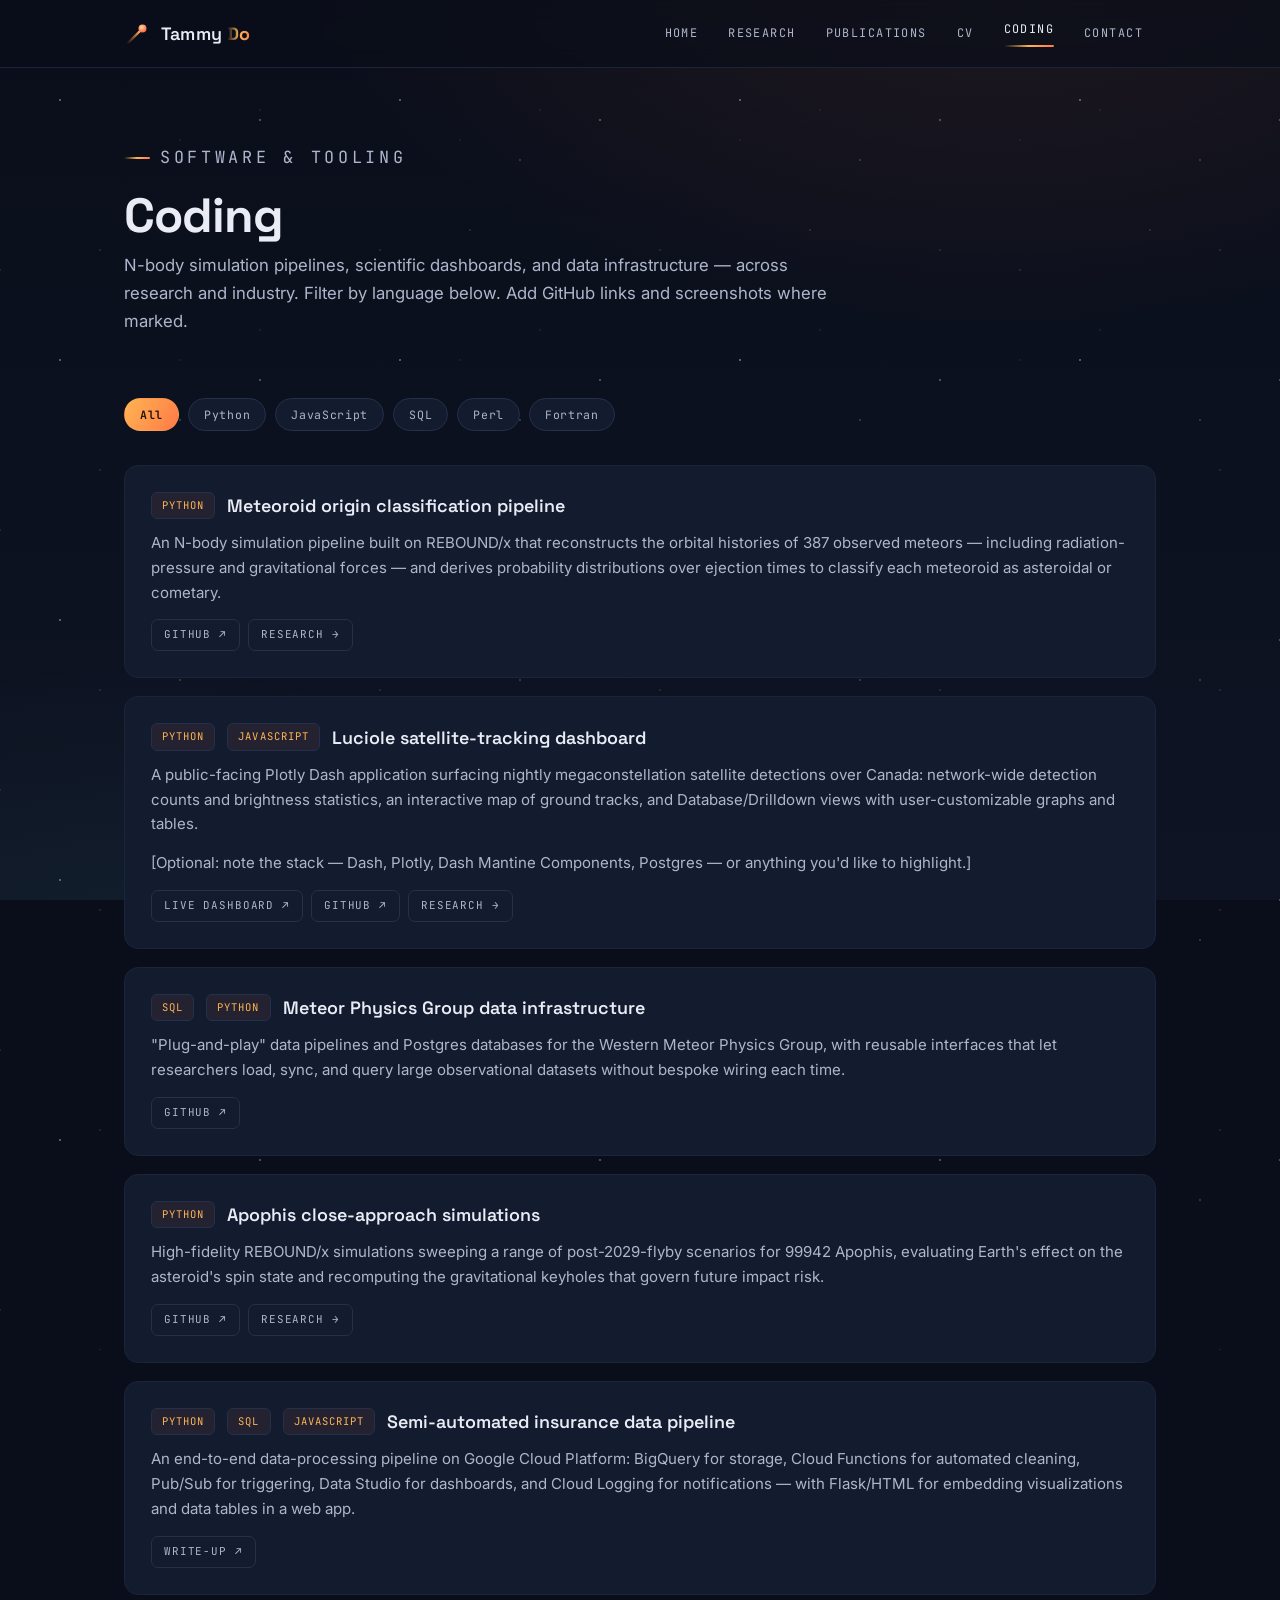
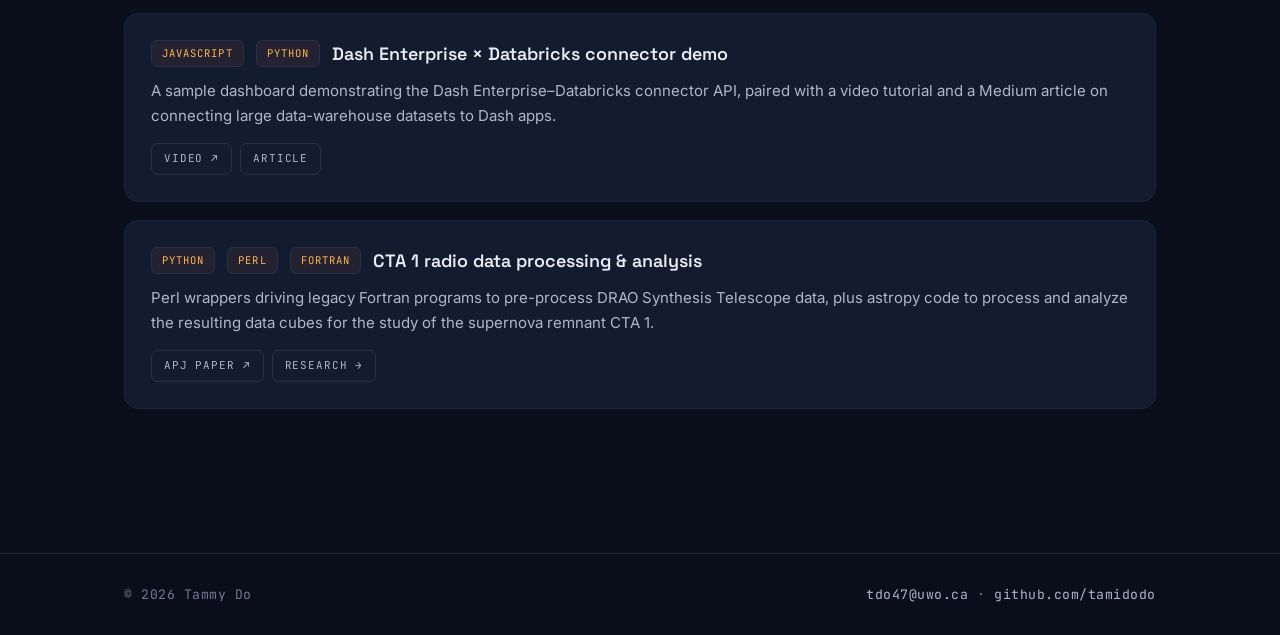
==== coding.html @ e0eea6ff "new template" ====
<!DOCTYPE html>
<html lang="en">
<head>
<meta charset="UTF-8">
<meta name="viewport" content="width=device-width, initial-scale=1">
<title>Coding — Tammy Do</title>
<meta name="description" content="Code and software projects by Tammy Do — simulation pipelines, dashboards, and data infrastructure.">
<link rel="preconnect" href="https://fonts.googleapis.com">
<link rel="preconnect" href="https://fonts.gstatic.com" crossorigin>
<link href="https://fonts.googleapis.com/css2?family=Space+Grotesk:wght@400;500;600;700&family=Inter:wght@400;500;600&family=JetBrains+Mono:wght@400;500&display=swap" rel="stylesheet">
<link rel="stylesheet" href="css/style.css">
</head>
<body>
<div class="sky" aria-hidden="true"></div>
<div class="meteor" aria-hidden="true"></div>

<header class="nav">
  <div class="nav__inner">
    <a class="brand" href="index.html">
      <span class="brand__mark" aria-hidden="true">
        <svg viewBox="0 0 26 26" fill="none">
          <path d="M3 23 L15.5 10.5" stroke="url(#mg)" stroke-width="2.4" stroke-linecap="round"/>
          <circle cx="18.5" cy="7.5" r="4" fill="url(#mg2)"/>
          <defs>
            <linearGradient id="mg" x1="3" y1="23" x2="15.5" y2="10.5" gradientUnits="userSpaceOnUse">
              <stop stop-color="#ff7a45" stop-opacity="0"/><stop offset="1" stop-color="#ffb454"/>
            </linearGradient>
            <radialGradient id="mg2" cx="0.4" cy="0.35" r="0.7">
              <stop stop-color="#ffd9a0"/><stop offset="1" stop-color="#ff5c3a"/>
            </radialGradient>
          </defs>
        </svg>
      </span>
      <span>Tammy <b class="accent">Do</b></span>
    </a>
    <button class="nav__toggle" aria-label="Toggle menu">☰</button>
    <ul class="menu">
      <li><a href="index.html">Home</a></li>
      <li><a href="research.html">Research</a></li>
      <li><a href="publications.html">Publications</a></li>
      <li><a href="cv.html">CV</a></li>
      <li><a href="coding.html" class="active">Coding</a></li>
      <li><a href="contact.html">Contact</a></li>
    </ul>
  </div>
</header>

<main>
  <section class="hero wrap" style="padding-bottom:18px;">
    <p class="eyebrow">Software &amp; tooling</p>
    <h1 style="font-family:var(--display);font-size:clamp(2rem,4.5vw,3rem);font-weight:700;letter-spacing:-0.02em;">Coding</h1>
    <p style="color:var(--ink-soft);max-width:64ch;">N-body simulation pipelines, scientific dashboards, and data infrastructure — across research and industry. Filter by language below. Add GitHub links and screenshots where marked.</p>
  </section>

  <section class="section wrap" style="padding-top:28px;">
    <div class="filters" role="tablist" aria-label="Filter projects by language">
      <button class="filter active" data-lang="all">All</button>
      <button class="filter" data-lang="python">Python</button>
      <button class="filter" data-lang="javascript">JavaScript</button>
      <button class="filter" data-lang="sql">SQL</button>
      <button class="filter" data-lang="perl">Perl</button>
      <button class="filter" data-lang="fortran">Fortran</button>
    </div>

    <div class="projects">

      <article class="project" data-langs="python">
        <div class="project__head">
          <span class="lang-tag">Python</span>
          <h3>Meteoroid origin classification pipeline</h3>
        </div>
        <p>An N-body simulation pipeline built on REBOUND/x that reconstructs the orbital histories of 387 observed meteors — including radiation-pressure and gravitational forces — and derives probability distributions over ejection times to classify each meteoroid as asteroidal or cometary.</p>
        <div class="project__links">
          <a class="chip" href="https://github.com/tamidodo" target="_blank" rel="noopener">GitHub ↗</a>
          <a class="chip" href="research.html#meteoroids">Research →</a>
        </div>
      </article>

      <article class="project" data-langs="python javascript">
        <div class="project__head">
          <span class="lang-tag">Python</span><span class="lang-tag">JavaScript</span>
          <h3>Luciole satellite-tracking dashboard</h3>
        </div>
        <p>A public-facing Plotly Dash application surfacing nightly megaconstellation satellite detections over Canada: network-wide detection counts and brightness statistics, an interactive map of ground tracks, and Database/Drilldown views with user-customizable graphs and tables.</p>
        <p class="lorem">[Optional: note the stack — Dash, Plotly, Dash Mantine Components, Postgres — or anything you'd like to highlight.]</p>
        <div class="project__links">
          <a class="chip" href="#">Live dashboard ↗</a>
          <a class="chip" href="https://github.com/tamidodo" target="_blank" rel="noopener">GitHub ↗</a>
          <a class="chip" href="research.html#luciole">Research →</a>
        </div>
      </article>

      <article class="project" data-langs="sql python">
        <div class="project__head">
          <span class="lang-tag">SQL</span><span class="lang-tag">Python</span>
          <h3>Meteor Physics Group data infrastructure</h3>
        </div>
        <p>"Plug-and-play" data pipelines and Postgres databases for the Western Meteor Physics Group, with reusable interfaces that let researchers load, sync, and query large observational datasets without bespoke wiring each time.</p>
        <div class="project__links">
          <a class="chip" href="https://github.com/tamidodo" target="_blank" rel="noopener">GitHub ↗</a>
        </div>
      </article>

      <article class="project" data-langs="python">
        <div class="project__head">
          <span class="lang-tag">Python</span>
          <h3>Apophis close-approach simulations</h3>
        </div>
        <p>High-fidelity REBOUND/x simulations sweeping a range of post-2029-flyby scenarios for 99942 Apophis, evaluating Earth's effect on the asteroid's spin state and recomputing the gravitational keyholes that govern future impact risk.</p>
        <div class="project__links">
          <a class="chip" href="https://github.com/tamidodo" target="_blank" rel="noopener">GitHub ↗</a>
          <a class="chip" href="research.html#apophis">Research →</a>
        </div>
      </article>

      <article class="project" data-langs="python sql javascript">
        <div class="project__head">
          <span class="lang-tag">Python</span><span class="lang-tag">SQL</span><span class="lang-tag">JavaScript</span>
          <h3>Semi-automated insurance data pipeline</h3>
        </div>
        <p>An end-to-end data-processing pipeline on Google Cloud Platform: BigQuery for storage, Cloud Functions for automated cleaning, Pub/Sub for triggering, Data Studio for dashboards, and Cloud Logging for notifications — with Flask/HTML for embedding visualizations and data tables in a web app.</p>
        <div class="project__links">
          <a class="chip" href="#">Write-up ↗</a>
        </div>
      </article>

      <article class="project" data-langs="javascript python sql">
        <div class="project__head">
          <span class="lang-tag">JavaScript</span><span class="lang-tag">Python</span>
          <h3>Dash Enterprise × Databricks connector demo</h3>
        </div>
        <p>A sample dashboard demonstrating the Dash Enterprise–Databricks connector API, paired with a video tutorial and a Medium article on connecting large data-warehouse datasets to Dash apps.</p>
        <div class="project__links">
          <a class="chip" href="#">Video ↗</a>
          <a class="chip" href="publications.html">Article</a>
        </div>
      </article>

      <article class="project" data-langs="python perl fortran">
        <div class="project__head">
          <span class="lang-tag">Python</span><span class="lang-tag">Perl</span><span class="lang-tag">Fortran</span>
          <h3>CTA 1 radio data processing &amp; analysis</h3>
        </div>
        <p>Perl wrappers driving legacy Fortran programs to pre-process DRAO Synthesis Telescope data, plus astropy code to process and analyze the resulting data cubes for the study of the supernova remnant CTA 1.</p>
        <div class="project__links">
          <a class="chip" href="https://ui.adsabs.harvard.edu/abs/2024ApJ...977..271D" target="_blank" rel="noopener">ApJ paper ↗</a>
          <a class="chip" href="research.html#cta1">Research →</a>
        </div>
      </article>

    </div>
  </section>
</main>

<footer class="foot">
  <div class="wrap">
    <p>© 2026 Tammy Do</p>
    <p><a href="mailto:tdo47@uwo.ca">tdo47@uwo.ca</a> · <a href="https://github.com/tamidodo" target="_blank" rel="noopener">github.com/tamidodo</a></p>
  </div>
</footer>

<script src="js/main.js"></script>
</body>
</html>
---- css/style.css ----
/* =========================================================================
   Tammy Do — academic site
   Theme: "Atmospheric Entry" — deep-space navy with a meteor-trail ember accent
   Type:  Space Grotesk (display) · Inter (body) · JetBrains Mono (data/labels)
   ========================================================================= */

/* ---- Design tokens ---------------------------------------------------- */
:root {
  /* space */
  --bg:          #0a0e1a;   /* deep space */
  --bg-2:        #0e1424;   /* slightly lifted */
  --panel:       #131b2e;   /* card surface */
  --panel-2:     #182338;   /* card hover / nested */
  --line:        #25304a;   /* hairline borders */
  --line-soft:   #1b2438;

  /* text */
  --ink:         #e9ecf5;   /* primary text */
  --ink-soft:    #aeb6cc;   /* secondary text */
  --ink-faint:   #6f7894;   /* muted captions */

  /* signature: meteor trail / atmospheric ablation */
  --ember:       #ff7a45;   /* ember core */
  --ember-hot:   #ffb454;   /* hot leading edge */
  --ember-deep:  #ff5c3a;   /* deep ember */
  --trail:       linear-gradient(90deg, transparent, var(--ember-hot), var(--ember));

  /* cool secondary (ionization) — used sparingly */
  --ion:         #62e4cf;

  /* type */
  --display: "Space Grotesk", system-ui, sans-serif;
  --body:    "Inter", system-ui, sans-serif;
  --mono:    "JetBrains Mono", ui-monospace, monospace;

  /* layout */
  --maxw:    1080px;
  --nav-h:   68px;
  --radius:  14px;
  --radius-sm: 9px;
}

/* ---- Reset ------------------------------------------------------------ */
*, *::before, *::after { box-sizing: border-box; }
html { scroll-behavior: smooth; }
body {
  margin: 0;
  background: var(--bg);
  color: var(--ink);
  font-family: var(--body);
  font-size: 16.5px;
  line-height: 1.65;
  -webkit-font-smoothing: antialiased;
  text-rendering: optimizeLegibility;
  overflow-x: hidden;
}
img { max-width: 100%; display: block; }
a { color: inherit; text-decoration: none; }

/* ---- Starfield backdrop ----------------------------------------------- */
.sky {
  position: fixed;
  inset: 0;
  z-index: -2;
  background:
    radial-gradient(1200px 700px at 78% -10%, rgba(255,122,69,0.10), transparent 60%),
    radial-gradient(900px 600px at 10% 110%, rgba(98,228,207,0.06), transparent 55%),
    linear-gradient(180deg, var(--bg) 0%, var(--bg-2) 100%);
}
.sky::before,
.sky::after {
  content: "";
  position: absolute;
  inset: -50%;
  background-repeat: repeat;
}
/* two star layers */
.sky::before {
  background-image:
    radial-gradient(1.4px 1.4px at 20px 30px, rgba(255,255,255,0.9), transparent),
    radial-gradient(1.2px 1.2px at 140px 90px, rgba(255,255,255,0.55), transparent),
    radial-gradient(1px 1px at 90px 160px, rgba(255,255,255,0.5), transparent),
    radial-gradient(1.5px 1.5px at 220px 50px, rgba(255,255,255,0.7), transparent),
    radial-gradient(1px 1px at 300px 200px, rgba(255,255,255,0.45), transparent);
  background-size: 340px 260px;
  opacity: 0.7;
  animation: drift 220s linear infinite;
}
.sky::after {
  background-image:
    radial-gradient(1px 1px at 60px 120px, rgba(255,255,255,0.4), transparent),
    radial-gradient(1.2px 1.2px at 180px 40px, rgba(255,210,180,0.5), transparent),
    radial-gradient(1px 1px at 260px 150px, rgba(255,255,255,0.35), transparent);
  background-size: 280px 220px;
  opacity: 0.5;
  animation: drift 360s linear infinite reverse;
}
@keyframes drift { to { transform: translateY(-260px); } }

/* a lone meteor that streaks occasionally */
.meteor {
  position: fixed;
  top: -10%; left: 70%;
  width: 2px; height: 90px;
  background: linear-gradient(var(--ember-hot), transparent);
  filter: drop-shadow(0 0 6px var(--ember));
  transform: rotate(35deg);
  opacity: 0;
  z-index: -1;
  animation: streak 14s ease-in infinite;
}
@keyframes streak {
  0%, 82% { opacity: 0; transform: translate(0,0) rotate(35deg); }
  86%     { opacity: 1; }
  100%    { opacity: 0; transform: translate(-520px, 740px) rotate(35deg); }
}

/* ---- Navigation ------------------------------------------------------- */
.nav {
  position: sticky; top: 0; z-index: 50;
  height: var(--nav-h);
  display: flex; align-items: center;
  backdrop-filter: blur(10px);
  background: rgba(10,14,26,0.72);
  border-bottom: 1px solid var(--line-soft);
}
.nav__inner {
  width: 100%; max-width: var(--maxw);
  margin: 0 auto; padding: 0 24px;
  display: flex; align-items: center; justify-content: space-between;
}
.brand {
  display: flex; align-items: center; gap: 11px;
  font-family: var(--display);
  font-weight: 600; font-size: 1.12rem; letter-spacing: 0.2px;
}
.brand__mark {
  width: 26px; height: 26px; flex: none;
  display: grid; place-items: center;
}
.brand__mark svg { width: 26px; height: 26px; }
.brand b { font-weight: 700; }
.brand .accent {
  background: var(--trail);
  -webkit-background-clip: text; background-clip: text; color: transparent;
}

.menu { display: flex; align-items: center; gap: 4px; list-style: none; margin: 0; padding: 0; }
.menu a {
  display: block;
  font-family: var(--mono);
  font-size: 0.74rem; letter-spacing: 0.12em; text-transform: uppercase;
  color: var(--ink-soft);
  padding: 9px 13px; border-radius: 8px;
  transition: color 0.18s, background 0.18s;
}
.menu a:hover { color: var(--ink); background: rgba(255,255,255,0.04); }
.menu a.active { color: var(--ink); }
.menu a.active::after {
  content: ""; display: block; height: 2px; margin-top: 5px; border-radius: 2px;
  background: var(--trail);
}

.nav__toggle {
  display: none; background: none; border: 1px solid var(--line);
  color: var(--ink); border-radius: 8px; padding: 7px 10px; cursor: pointer;
  font-size: 1.1rem; line-height: 1;
}

/* ---- Layout primitives ------------------------------------------------ */
.wrap { max-width: var(--maxw); margin: 0 auto; padding: 0 24px; }
main { padding-bottom: 96px; }

.eyebrow {
  font-family: var(--mono);
  font-size: 0.72rem; letter-spacing: 0.22em; text-transform: uppercase;
  color: var(--ember-hot);
  display: inline-flex; align-items: center; gap: 10px;
  margin: 0 0 14px;
}
.eyebrow::before {
  content: ""; width: 26px; height: 2px; border-radius: 2px;
  background: var(--trail);
}

.section { padding-top: 64px; padding-bottom: 8px; }
.section__head { margin-bottom: 30px; }
h1, h2, h3, h4 { font-family: var(--display); line-height: 1.18; margin: 0; }
h2.section__title { font-size: clamp(1.5rem, 3vw, 2rem); font-weight: 600; letter-spacing: -0.01em; }

.placeholder { color: var(--ember-hot); font-style: italic; }
.lorem { color: var(--ink-faint); }

/* ---- Hero (home) ------------------------------------------------------ */
.hero { padding-top: 72px; padding-bottom: 40px; }
.hero__grid {
  display: grid; grid-template-columns: 1.5fr 1fr; gap: 54px; align-items: center;
}
.hero h1 {
  font-size: clamp(2.4rem, 5.4vw, 3.6rem);
  font-weight: 700; letter-spacing: -0.02em; margin-bottom: 8px;
}
.hero h1 .accent {
  background: var(--trail);
  -webkit-background-clip: text; background-clip: text; color: transparent;
}
.hero .role {
  font-family: var(--mono); font-size: 0.82rem; letter-spacing: 0.1em;
  color: var(--ion); text-transform: uppercase; margin-bottom: 22px;
}
.hero p { color: var(--ink-soft); font-size: 1.05rem; margin: 0 0 16px; }
.hero__cta { display: flex; flex-wrap: wrap; gap: 12px; margin-top: 26px; }

.portrait {
  position: relative; aspect-ratio: 1; border-radius: 50%;
  background:
    radial-gradient(circle at 50% 35%, var(--panel-2), var(--panel));
  border: 1px solid var(--line);
  display: grid; place-items: center; overflow: hidden;
  box-shadow: 0 0 0 1px rgba(255,122,69,0.10), 0 24px 60px -30px rgba(0,0,0,0.9);
}
.portrait::after {
  content: ""; position: absolute; inset: -2px; border-radius: 50%;
  background: conic-gradient(from 200deg, transparent 60%, rgba(255,122,69,0.55), transparent 85%);
  -webkit-mask: radial-gradient(circle, transparent 67%, #000 68%);
          mask: radial-gradient(circle, transparent 67%, #000 68%);
  animation: orbit 26s linear infinite;
}
@keyframes orbit { to { transform: rotate(360deg); } }
.portrait img { width: 100%; height: 100%; object-fit: cover; border-radius: 50%; }
.portrait__ph {
  text-align: center; padding: 24px; color: var(--ink-faint);
  font-family: var(--mono); font-size: 0.72rem; letter-spacing: 0.08em; line-height: 1.7;
}
.portrait__ph span { display: block; font-size: 2rem; margin-bottom: 8px; }

/* ---- Buttons / pills -------------------------------------------------- */
.btn {
  display: inline-flex; align-items: center; gap: 8px;
  font-family: var(--mono); font-size: 0.76rem; letter-spacing: 0.08em;
  text-transform: uppercase;
  padding: 11px 18px; border-radius: 10px; cursor: pointer;
  border: 1px solid var(--line); color: var(--ink);
  background: var(--panel); transition: border-color 0.18s, transform 0.18s, background 0.18s;
}
.btn:hover { transform: translateY(-2px); border-color: var(--ember); }
.btn--solid {
  border: none; color: #1a0e08; font-weight: 600;
  background: linear-gradient(120deg, var(--ember-hot), var(--ember));
}
.btn--solid:hover { box-shadow: 0 10px 30px -12px var(--ember-deep); }

/* ---- Cards / research news on home ------------------------------------ */
.cards { display: grid; grid-template-columns: repeat(2, 1fr); gap: 18px; }
.card {
  display: block; padding: 22px 22px 20px;
  background: var(--panel); border: 1px solid var(--line-soft);
  border-radius: var(--radius);
  transition: border-color 0.18s, transform 0.18s, background 0.18s;
}
.card:hover { border-color: var(--ember); transform: translateY(-3px); background: var(--panel-2); }
.card__tag {
  font-family: var(--mono); font-size: 0.66rem; letter-spacing: 0.14em;
  text-transform: uppercase; color: var(--ink-faint); margin-bottom: 10px;
}
.card h3 { font-size: 1.08rem; font-weight: 600; margin-bottom: 8px; }
.card p { color: var(--ink-soft); font-size: 0.92rem; margin: 0; }
.card__more {
  display: inline-block; margin-top: 14px; color: var(--ember-hot);
  font-family: var(--mono); font-size: 0.72rem; letter-spacing: 0.08em;
}

/* ---- Link list (news / external) -------------------------------------- */
.linklist { list-style: none; margin: 0; padding: 0; display: grid; gap: 10px; }
.linklist a {
  display: flex; align-items: baseline; gap: 14px;
  padding: 14px 18px; border-radius: var(--radius-sm);
  background: var(--panel); border: 1px solid var(--line-soft);
  color: var(--ink-soft); transition: border-color 0.18s, color 0.18s, transform 0.18s;
}
.linklist a:hover { border-color: var(--ember); color: var(--ink); transform: translateX(4px); }
.linklist .src {
  font-family: var(--mono); font-size: 0.68rem; letter-spacing: 0.1em;
  text-transform: uppercase; color: var(--ember-hot); flex: none; min-width: 92px;
}

/* ---- GitHub callout --------------------------------------------------- */
.callout {
  margin-top: 30px; padding: 34px;
  border-radius: var(--radius); border: 1px solid var(--line);
  background:
    radial-gradient(600px 200px at 100% 0%, rgba(255,122,69,0.12), transparent 70%),
    var(--bg-2);
  display: flex; align-items: center; justify-content: space-between; gap: 24px; flex-wrap: wrap;
}
.callout h3 { font-size: 1.35rem; margin-bottom: 6px; }
.callout p { margin: 0; color: var(--ink-soft); }

/* ---- Research entries ------------------------------------------------- */
.research { display: grid; gap: 26px; }
.entry {
  display: grid; grid-template-columns: 1fr 280px; gap: 28px;
  padding: 28px; border: 1px solid var(--line-soft); border-radius: var(--radius);
  background: var(--panel);
}
.entry--rev { grid-template-columns: 280px 1fr; }
.entry--rev .entry__media { order: -1; }
.entry__kicker {
  font-family: var(--mono); font-size: 0.68rem; letter-spacing: 0.16em;
  text-transform: uppercase; color: var(--ion); margin-bottom: 10px;
}
.entry h3 { font-size: 1.3rem; font-weight: 600; margin-bottom: 12px; line-height: 1.25; }
.entry p { color: var(--ink-soft); font-size: 0.96rem; margin: 0 0 12px; }
.entry ul { margin: 0 0 16px; padding-left: 18px; color: var(--ink-soft); font-size: 0.92rem; }
.entry ul li { margin-bottom: 5px; }
.entry__links { display: flex; flex-wrap: wrap; gap: 8px; }
.chip {
  font-family: var(--mono); font-size: 0.68rem; letter-spacing: 0.08em; text-transform: uppercase;
  padding: 6px 12px; border-radius: 7px;
  border: 1px solid var(--line); color: var(--ink-soft);
  transition: border-color 0.18s, color 0.18s;
}
.chip:hover { border-color: var(--ember); color: var(--ember-hot); }
.entry__media {
  border-radius: var(--radius-sm); overflow: hidden;
  background: var(--bg-2); border: 1px solid var(--line-soft);
  min-height: 180px; display: grid; place-items: center;
}
.media__ph {
  text-align: center; color: var(--ink-faint);
  font-family: var(--mono); font-size: 0.68rem; letter-spacing: 0.08em; padding: 20px;
}
.media__ph span { display: block; font-size: 1.6rem; margin-bottom: 8px; opacity: 0.7; }

/* ---- Publications ----------------------------------------------------- */
.pubgroup { margin-bottom: 44px; }
.pubgroup__title {
  font-size: 1.15rem; font-weight: 600; margin-bottom: 18px;
  padding-bottom: 12px; border-bottom: 1px solid var(--line);
  display: flex; align-items: center; gap: 12px;
}
.pubgroup__title .count {
  font-family: var(--mono); font-size: 0.7rem; color: var(--ember-hot);
  border: 1px solid var(--line); padding: 2px 9px; border-radius: 20px;
}
.publist { list-style: none; margin: 0; padding: 0; counter-reset: pub; }
.pub {
  display: grid; grid-template-columns: 42px 1fr; gap: 16px;
  padding: 18px 0; border-bottom: 1px solid var(--line-soft);
}
.pub__num {
  font-family: var(--mono); font-size: 0.82rem; color: var(--ember-hot);
  padding-top: 2px;
}
.pub__body { font-size: 0.95rem; color: var(--ink-soft); }
.pub__body .me { color: var(--ink); font-weight: 600; }
.pub__title { color: var(--ink); font-style: italic; }
.pub__venue a { color: var(--ion); border-bottom: 1px solid transparent; }
.pub__venue a:hover { border-color: var(--ion); }
.pub__meta {
  font-family: var(--mono); font-size: 0.66rem; letter-spacing: 0.08em;
  text-transform: uppercase; color: var(--ink-faint); margin-top: 4px;
}

/* ---- CV --------------------------------------------------------------- */
.cv-head { display: flex; align-items: flex-end; justify-content: space-between; gap: 20px; flex-wrap: wrap; margin-bottom: 8px; }
.cv-block { margin-bottom: 40px; }
.cv-block > h3 {
  font-size: 0.82rem; font-family: var(--mono); letter-spacing: 0.18em; text-transform: uppercase;
  color: var(--ember-hot); margin-bottom: 18px; padding-bottom: 10px;
  border-bottom: 1px solid var(--line);
}
.cv-item { display: grid; grid-template-columns: 168px 1fr; gap: 22px; padding: 14px 0; }
.cv-item__when {
  font-family: var(--mono); font-size: 0.74rem; color: var(--ink-faint); letter-spacing: 0.04em;
  padding-top: 3px;
}
.cv-item__what h4 { font-size: 1.04rem; font-weight: 600; margin-bottom: 2px; }
.cv-item__what .org { color: var(--ion); font-size: 0.9rem; margin-bottom: 8px; }
.cv-item__what ul { margin: 6px 0 0; padding-left: 17px; color: var(--ink-soft); font-size: 0.92rem; }
.cv-item__what ul li { margin-bottom: 4px; }
.cv-item__what p { color: var(--ink-soft); font-size: 0.92rem; margin: 0; }

/* ---- Coding ----------------------------------------------------------- */
.filters { display: flex; flex-wrap: wrap; gap: 9px; margin-bottom: 34px; }
.filter {
  font-family: var(--mono); font-size: 0.72rem; letter-spacing: 0.06em;
  padding: 8px 15px; border-radius: 20px; cursor: pointer;
  border: 1px solid var(--line); color: var(--ink-soft);
  background: var(--panel); transition: all 0.16s;
}
.filter:hover { border-color: var(--ember); color: var(--ink); }
.filter.active {
  color: #1a0e08; font-weight: 600; border-color: transparent;
  background: linear-gradient(120deg, var(--ember-hot), var(--ember));
}
.projects { display: grid; gap: 18px; }
.project {
  padding: 26px; border: 1px solid var(--line-soft); border-radius: var(--radius);
  background: var(--panel); transition: border-color 0.18s;
}
.project:hover { border-color: var(--line); }
.project__head { display: flex; align-items: center; gap: 12px; flex-wrap: wrap; margin-bottom: 12px; }
.lang-tag {
  font-family: var(--mono); font-size: 0.66rem; letter-spacing: 0.1em; text-transform: uppercase;
  padding: 4px 10px; border-radius: 6px; flex: none;
  color: var(--ember-hot); border: 1px solid var(--line);
  background: rgba(255,122,69,0.07);
}
.project h3 { font-size: 1.12rem; font-weight: 600; }
.project p { color: var(--ink-soft); font-size: 0.94rem; margin: 0 0 14px; }
.project__links { display: flex; flex-wrap: wrap; gap: 8px; }

/* ---- Contact ---------------------------------------------------------- */
.contact-grid { display: grid; grid-template-columns: 1fr 1fr; gap: 26px; align-items: start; }
.contact-card {
  padding: 26px; border: 1px solid var(--line-soft); border-radius: var(--radius);
  background: var(--panel);
}
.contact-card h3 { font-size: 1.05rem; font-weight: 600; margin-bottom: 14px; }
.contact-row { display: flex; gap: 12px; align-items: baseline; padding: 8px 0; }
.contact-row .lbl {
  font-family: var(--mono); font-size: 0.66rem; letter-spacing: 0.1em; text-transform: uppercase;
  color: var(--ink-faint); min-width: 78px; flex: none;
}
.contact-row a { color: var(--ion); border-bottom: 1px solid transparent; }
.contact-row a:hover { border-color: var(--ion); }
.socials { display: flex; gap: 10px; margin-top: 8px; flex-wrap: wrap; }
.map-embed {
  width: 100%; aspect-ratio: 16/10; border: 0; border-radius: var(--radius);
  filter: grayscale(0.3) brightness(0.85) contrast(1.05);
}
.conf-table { width: 100%; border-collapse: collapse; font-size: 0.9rem; }
.conf-table td { padding: 12px 14px; border-bottom: 1px solid var(--line-soft); color: var(--ink-soft); }
.conf-table tr td:first-child { font-family: var(--mono); font-size: 0.76rem; color: var(--ink); white-space: nowrap; }
.conf-table tr td:nth-child(2) { font-family: var(--mono); color: var(--ember-hot); }

/* ---- Footer ----------------------------------------------------------- */
.foot {
  border-top: 1px solid var(--line-soft); margin-top: 40px; padding: 30px 0;
}
.foot .wrap { display: flex; justify-content: space-between; align-items: center; gap: 16px; flex-wrap: wrap; }
.foot p { margin: 0; color: var(--ink-faint); font-size: 0.82rem; font-family: var(--mono); letter-spacing: 0.04em; }
.foot a { color: var(--ink-soft); }
.foot a:hover { color: var(--ember-hot); }

/* ---- Focus / a11y ----------------------------------------------------- */
a:focus-visible, button:focus-visible, .filter:focus-visible {
  outline: 2px solid var(--ember-hot); outline-offset: 3px; border-radius: 4px;
}

/* ---- Responsive ------------------------------------------------------- */
@media (max-width: 860px) {
  .hero__grid { grid-template-columns: 1fr; gap: 36px; }
  .portrait { max-width: 280px; margin: 0 auto; }
  .cards { grid-template-columns: 1fr; }
  .entry, .entry--rev { grid-template-columns: 1fr; }
  .entry--rev .entry__media, .entry__media { order: 0; }
  .contact-grid { grid-template-columns: 1fr; }
  .cv-item { grid-template-columns: 1fr; gap: 4px; }
  .cv-item__when { padding-top: 0; }
}
@media (max-width: 680px) {
  .nav__toggle { display: block; }
  .menu {
    position: absolute; top: var(--nav-h); right: 0; left: 0;
    flex-direction: column; align-items: stretch; gap: 0;
    background: var(--bg-2); border-bottom: 1px solid var(--line);
    padding: 8px; display: none;
  }
  .menu.open { display: flex; }
  .menu a { padding: 13px; border-radius: 8px; }
  .menu a.active::after { display: none; }
  .menu a.active { background: rgba(255,122,69,0.08); }
  .callout { flex-direction: column; align-items: flex-start; }
  .pub { grid-template-columns: 30px 1fr; gap: 10px; }
}

/* ---- Reduced motion --------------------------------------------------- */
@media (prefers-reduced-motion: reduce) {
  *, *::before, *::after { animation: none !important; transition: none !important; scroll-behavior: auto; }
}
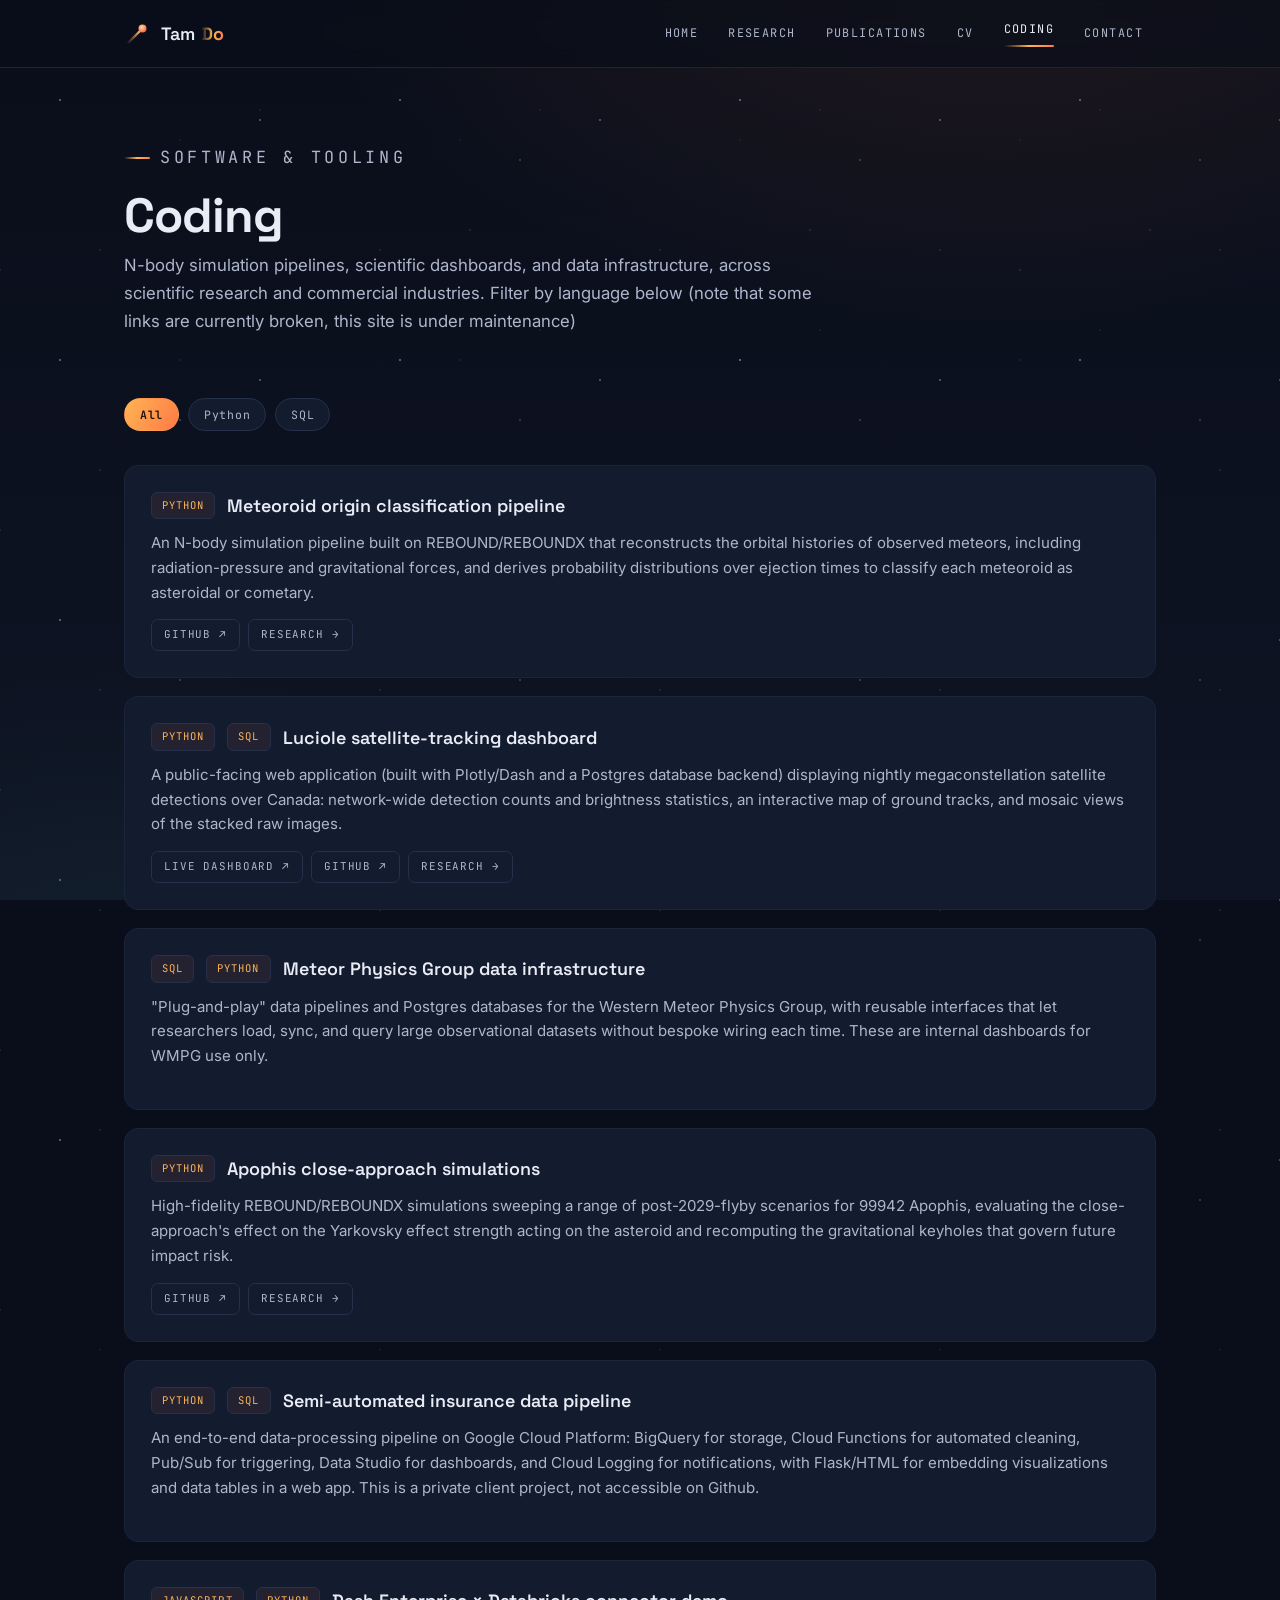
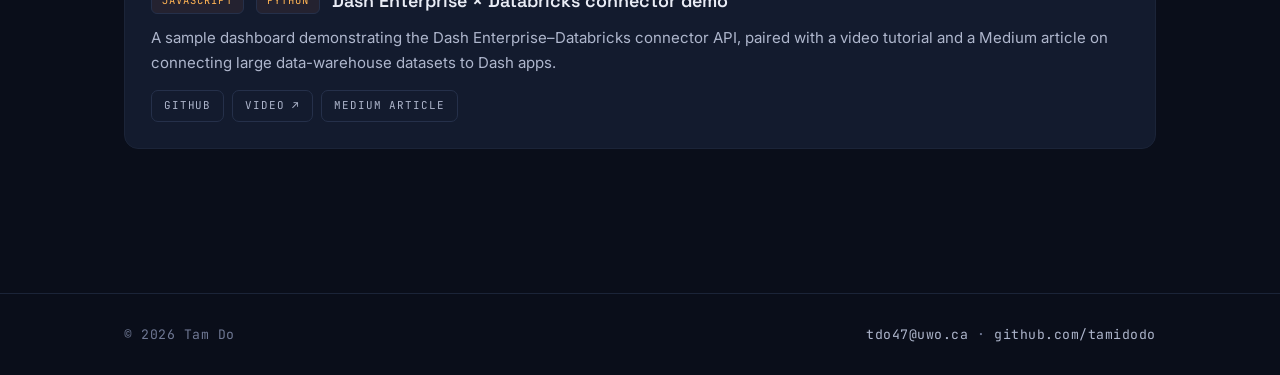
==== commit 283116d3: "Update website" ====
--- a/coding.html
+++ b/coding.html
@@ -1,164 +1,172 @@
 <!DOCTYPE html>
 <html lang="en">
+
 <head>
-<meta charset="UTF-8">
-<meta name="viewport" content="width=device-width, initial-scale=1">
-<title>Coding — Tammy Do</title>
-<meta name="description" content="Code and software projects by Tammy Do — simulation pipelines, dashboards, and data infrastructure.">
-<link rel="preconnect" href="https://fonts.googleapis.com">
-<link rel="preconnect" href="https://fonts.gstatic.com" crossorigin>
-<link href="https://fonts.googleapis.com/css2?family=Space+Grotesk:wght@400;500;600;700&family=Inter:wght@400;500;600&family=JetBrains+Mono:wght@400;500&display=swap" rel="stylesheet">
-<link rel="stylesheet" href="css/style.css">
+  <meta charset="UTF-8">
+  <meta name="viewport" content="width=device-width, initial-scale=1">
+  <title>Coding — Tam Do</title>
+  <meta name="description"
+    content="Code and software projects by Tam Do — simulation pipelines, dashboards, and data infrastructure.">
+  <link rel="preconnect" href="https://fonts.googleapis.com">
+  <link rel="preconnect" href="https://fonts.gstatic.com" crossorigin>
+  <link
+    href="https://fonts.googleapis.com/css2?family=Space+Grotesk:wght@400;500;600;700&family=Inter:wght@400;500;600&family=JetBrains+Mono:wght@400;500&display=swap"
+    rel="stylesheet">
+  <link rel="stylesheet" href="css/style.css">
 </head>
+
 <body>
-<div class="sky" aria-hidden="true"></div>
-<div class="meteor" aria-hidden="true"></div>
+  <div class="sky" aria-hidden="true"></div>
+  <div class="meteor" aria-hidden="true"></div>
 
-<header class="nav">
-  <div class="nav__inner">
-    <a class="brand" href="index.html">
-      <span class="brand__mark" aria-hidden="true">
-        <svg viewBox="0 0 26 26" fill="none">
-          <path d="M3 23 L15.5 10.5" stroke="url(#mg)" stroke-width="2.4" stroke-linecap="round"/>
-          <circle cx="18.5" cy="7.5" r="4" fill="url(#mg2)"/>
-          <defs>
-            <linearGradient id="mg" x1="3" y1="23" x2="15.5" y2="10.5" gradientUnits="userSpaceOnUse">
-              <stop stop-color="#ff7a45" stop-opacity="0"/><stop offset="1" stop-color="#ffb454"/>
-            </linearGradient>
-            <radialGradient id="mg2" cx="0.4" cy="0.35" r="0.7">
-              <stop stop-color="#ffd9a0"/><stop offset="1" stop-color="#ff5c3a"/>
-            </radialGradient>
-          </defs>
-        </svg>
-      </span>
-      <span>Tammy <b class="accent">Do</b></span>
-    </a>
-    <button class="nav__toggle" aria-label="Toggle menu">☰</button>
-    <ul class="menu">
-      <li><a href="index.html">Home</a></li>
-      <li><a href="research.html">Research</a></li>
-      <li><a href="publications.html">Publications</a></li>
-      <li><a href="cv.html">CV</a></li>
-      <li><a href="coding.html" class="active">Coding</a></li>
-      <li><a href="contact.html">Contact</a></li>
-    </ul>
-  </div>
-</header>
+  <header class="nav">
+    <div class="nav__inner">
+      <a class="brand" href="index.html">
+        <span class="brand__mark" aria-hidden="true">
+          <svg viewBox="0 0 26 26" fill="none">
+            <path d="M3 23 L15.5 10.5" stroke="url(#mg)" stroke-width="2.4" stroke-linecap="round" />
+            <circle cx="18.5" cy="7.5" r="4" fill="url(#mg2)" />
+            <defs>
+              <linearGradient id="mg" x1="3" y1="23" x2="15.5" y2="10.5" gradientUnits="userSpaceOnUse">
+                <stop stop-color="#ff7a45" stop-opacity="0" />
+                <stop offset="1" stop-color="#ffb454" />
+              </linearGradient>
+              <radialGradient id="mg2" cx="0.4" cy="0.35" r="0.7">
+                <stop stop-color="#ffd9a0" />
+                <stop offset="1" stop-color="#ff5c3a" />
+              </radialGradient>
+            </defs>
+          </svg>
+        </span>
+        <span>Tam <b class="accent">Do</b></span>
+      </a>
+      <button class="nav__toggle" aria-label="Toggle menu">☰</button>
+      <ul class="menu">
+        <li><a href="index.html">Home</a></li>
+        <li><a href="research.html">Research</a></li>
+        <li><a href="publications.html">Publications</a></li>
+        <li><a href="cv.html">CV</a></li>
+        <li><a href="coding.html" class="active">Coding</a></li>
+        <li><a href="contact.html">Contact</a></li>
+      </ul>
+    </div>
+  </header>
 
-<main>
-  <section class="hero wrap" style="padding-bottom:18px;">
-    <p class="eyebrow">Software &amp; tooling</p>
-    <h1 style="font-family:var(--display);font-size:clamp(2rem,4.5vw,3rem);font-weight:700;letter-spacing:-0.02em;">Coding</h1>
-    <p style="color:var(--ink-soft);max-width:64ch;">N-body simulation pipelines, scientific dashboards, and data infrastructure — across research and industry. Filter by language below. Add GitHub links and screenshots where marked.</p>
-  </section>
+  <main>
+    <section class="hero wrap" style="padding-bottom:18px;">
+      <p class="eyebrow">Software &amp; tooling</p>
+      <h1 style="font-family:var(--display);font-size:clamp(2rem,4.5vw,3rem);font-weight:700;letter-spacing:-0.02em;">
+        Coding</h1>
+      <p style="color:var(--ink-soft);max-width:64ch;">N-body simulation pipelines, scientific dashboards, and data
+        infrastructure, across scientific research and commercial industries. Filter by language below (note that some
+        links are currently broken, this site is under maintenance)</p>
+    </section>
 
-  <section class="section wrap" style="padding-top:28px;">
-    <div class="filters" role="tablist" aria-label="Filter projects by language">
-      <button class="filter active" data-lang="all">All</button>
-      <button class="filter" data-lang="python">Python</button>
-      <button class="filter" data-lang="javascript">JavaScript</button>
-      <button class="filter" data-lang="sql">SQL</button>
-      <button class="filter" data-lang="perl">Perl</button>
-      <button class="filter" data-lang="fortran">Fortran</button>
+    <section class="section wrap" style="padding-top:28px;">
+      <div class="filters" role="tablist" aria-label="Filter projects by language">
+        <button class="filter active" data-lang="all">All</button>
+        <button class="filter" data-lang="python">Python</button>
+        <button class="filter" data-lang="sql">SQL</button>
+      </div>
+
+      <div class="projects">
+
+        <article class="project" data-langs="python">
+          <div class="project__head">
+            <span class="lang-tag">Python</span>
+            <h3>Meteoroid origin classification pipeline</h3>
+          </div>
+          <p>An N-body simulation pipeline built on REBOUND/REBOUNDX that reconstructs the orbital histories of observed
+            meteors, including radiation-pressure and gravitational forces, and derives probability distributions over
+            ejection times to classify each meteoroid as asteroidal or cometary.</p>
+          <div class="project__links">
+            <a class="chip" href="https://github.com/tamidodo" target="_blank" rel="noopener">GitHub ↗</a>
+            <a class="chip" href="research.html#meteoroids">Research →</a>
+          </div>
+        </article>
+
+        <article class="project" data-langs="python sql">
+          <div class="project__head">
+            <span class="lang-tag">Python</span><span class="lang-tag">SQL</span>
+            <h3>Luciole satellite-tracking dashboard</h3>
+          </div>
+          <p>A public-facing web application (built with Plotly/Dash and a Postgres database backend) displaying nightly
+            megaconstellation satellite detections over
+            Canada: network-wide detection counts and brightness statistics, an interactive map of ground tracks, and
+            mosaic views of the stacked raw images.</p>
+          <div class="project__links">
+            <a class="chip" href="#">Live dashboard ↗</a>
+            <a class="chip" href="https://github.com/tamidodo" target="_blank" rel="noopener">GitHub ↗</a>
+            <a class="chip" href="research.html#luciole">Research →</a>
+          </div>
+        </article>
+
+        <article class="project" data-langs="sql python">
+          <div class="project__head">
+            <span class="lang-tag">SQL</span><span class="lang-tag">Python</span>
+            <h3>Meteor Physics Group data infrastructure</h3>
+          </div>
+          <p>"Plug-and-play" data pipelines and Postgres databases for the Western Meteor Physics Group, with reusable
+            interfaces that let researchers load, sync, and query large observational datasets without bespoke wiring
+            each time. These are internal dashboards for WMPG use only.</p>
+        </article>
+
+        <article class="project" data-langs="python">
+          <div class="project__head">
+            <span class="lang-tag">Python</span>
+            <h3>Apophis close-approach simulations</h3>
+          </div>
+          <p>High-fidelity REBOUND/REBOUNDX simulations sweeping a range of post-2029-flyby scenarios for 99942 Apophis,
+            evaluating the close-approach's effect on the Yarkovsky effect strength acting on the asteroid and
+            recomputing the gravitational keyholes that
+            govern future impact risk.</p>
+          <div class="project__links">
+            <a class="chip" href="https://github.com/tamidodo/Apophis" target="_blank" rel="noopener">GitHub ↗</a>
+            <a class="chip" href="research.html#apophis">Research →</a>
+          </div>
+        </article>
+
+        <article class="project" data-langs="python sql">
+          <div class="project__head">
+            <span class="lang-tag">Python</span><span class="lang-tag">SQL</span>
+            <h3>Semi-automated insurance data pipeline</h3>
+          </div>
+          <p>An end-to-end data-processing pipeline on Google Cloud Platform: BigQuery for storage, Cloud Functions for
+            automated cleaning, Pub/Sub for triggering, Data Studio for dashboards, and Cloud Logging for notifications,
+            with Flask/HTML for embedding visualizations and data tables in a web app. This is a private client project,
+            not accessible on Github.</p>
+        </article>
+
+        <article class="project" data-langs="javascript python sql">
+          <div class="project__head">
+            <span class="lang-tag">JavaScript</span><span class="lang-tag">Python</span>
+            <h3>Dash Enterprise × Databricks connector demo</h3>
+          </div>
+          <p>A sample dashboard demonstrating the Dash Enterprise–Databricks connector API, paired with a video tutorial
+            and a Medium article on connecting large data-warehouse datasets to Dash apps.</p>
+          <div class="project__links">
+            <a class="chip" href="https://github.com/plotly/dash-dbx-sql-advanced-v2" target="_blank"
+              rel="noopener">Github </a>
+            <a class="chip" href="https://www.youtube.com/watch?v=tmte0KqewD0" target="_blank" rel="noopener">Video
+              ↗</a>
+            <a class="chip"
+              href="https://medium.com/plotly/building-plotly-dash-apps-on-a-lakehouse-with-databricks-sql-advanced-edition-4e1015593633"
+              target="_blank" rel="noopener">Medium Article</a>
+          </div>
+        </article>
+      </div>
+    </section>
+  </main>
+
+  <footer class="foot">
+    <div class="wrap">
+      <p>© 2026 Tam Do</p>
+      <p><a href="mailto:tdo47@uwo.ca">tdo47@uwo.ca</a> · <a href="https://github.com/tamidodo" target="_blank"
+          rel="noopener">github.com/tamidodo</a></p>
     </div>
+  </footer>
 
-    <div class="projects">
+  <script src="js/main.js"></script>
+</body>
 
-      <article class="project" data-langs="python">
-        <div class="project__head">
-          <span class="lang-tag">Python</span>
-          <h3>Meteoroid origin classification pipeline</h3>
-        </div>
-        <p>An N-body simulation pipeline built on REBOUND/x that reconstructs the orbital histories of 387 observed meteors — including radiation-pressure and gravitational forces — and derives probability distributions over ejection times to classify each meteoroid as asteroidal or cometary.</p>
-        <div class="project__links">
-          <a class="chip" href="https://github.com/tamidodo" target="_blank" rel="noopener">GitHub ↗</a>
-          <a class="chip" href="research.html#meteoroids">Research →</a>
-        </div>
-      </article>
-
-      <article class="project" data-langs="python javascript">
-        <div class="project__head">
-          <span class="lang-tag">Python</span><span class="lang-tag">JavaScript</span>
-          <h3>Luciole satellite-tracking dashboard</h3>
-        </div>
-        <p>A public-facing Plotly Dash application surfacing nightly megaconstellation satellite detections over Canada: network-wide detection counts and brightness statistics, an interactive map of ground tracks, and Database/Drilldown views with user-customizable graphs and tables.</p>
-        <p class="lorem">[Optional: note the stack — Dash, Plotly, Dash Mantine Components, Postgres — or anything you'd like to highlight.]</p>
-        <div class="project__links">
-          <a class="chip" href="#">Live dashboard ↗</a>
-          <a class="chip" href="https://github.com/tamidodo" target="_blank" rel="noopener">GitHub ↗</a>
-          <a class="chip" href="research.html#luciole">Research →</a>
-        </div>
-      </article>
-
-      <article class="project" data-langs="sql python">
-        <div class="project__head">
-          <span class="lang-tag">SQL</span><span class="lang-tag">Python</span>
-          <h3>Meteor Physics Group data infrastructure</h3>
-        </div>
-        <p>"Plug-and-play" data pipelines and Postgres databases for the Western Meteor Physics Group, with reusable interfaces that let researchers load, sync, and query large observational datasets without bespoke wiring each time.</p>
-        <div class="project__links">
-          <a class="chip" href="https://github.com/tamidodo" target="_blank" rel="noopener">GitHub ↗</a>
-        </div>
-      </article>
-
-      <article class="project" data-langs="python">
-        <div class="project__head">
-          <span class="lang-tag">Python</span>
-          <h3>Apophis close-approach simulations</h3>
-        </div>
-        <p>High-fidelity REBOUND/x simulations sweeping a range of post-2029-flyby scenarios for 99942 Apophis, evaluating Earth's effect on the asteroid's spin state and recomputing the gravitational keyholes that govern future impact risk.</p>
-        <div class="project__links">
-          <a class="chip" href="https://github.com/tamidodo" target="_blank" rel="noopener">GitHub ↗</a>
-          <a class="chip" href="research.html#apophis">Research →</a>
-        </div>
-      </article>
-
-      <article class="project" data-langs="python sql javascript">
-        <div class="project__head">
-          <span class="lang-tag">Python</span><span class="lang-tag">SQL</span><span class="lang-tag">JavaScript</span>
-          <h3>Semi-automated insurance data pipeline</h3>
-        </div>
-        <p>An end-to-end data-processing pipeline on Google Cloud Platform: BigQuery for storage, Cloud Functions for automated cleaning, Pub/Sub for triggering, Data Studio for dashboards, and Cloud Logging for notifications — with Flask/HTML for embedding visualizations and data tables in a web app.</p>
-        <div class="project__links">
-          <a class="chip" href="#">Write-up ↗</a>
-        </div>
-      </article>
-
-      <article class="project" data-langs="javascript python sql">
-        <div class="project__head">
-          <span class="lang-tag">JavaScript</span><span class="lang-tag">Python</span>
-          <h3>Dash Enterprise × Databricks connector demo</h3>
-        </div>
-        <p>A sample dashboard demonstrating the Dash Enterprise–Databricks connector API, paired with a video tutorial and a Medium article on connecting large data-warehouse datasets to Dash apps.</p>
-        <div class="project__links">
-          <a class="chip" href="#">Video ↗</a>
-          <a class="chip" href="publications.html">Article</a>
-        </div>
-      </article>
-
-      <article class="project" data-langs="python perl fortran">
-        <div class="project__head">
-          <span class="lang-tag">Python</span><span class="lang-tag">Perl</span><span class="lang-tag">Fortran</span>
-          <h3>CTA 1 radio data processing &amp; analysis</h3>
-        </div>
-        <p>Perl wrappers driving legacy Fortran programs to pre-process DRAO Synthesis Telescope data, plus astropy code to process and analyze the resulting data cubes for the study of the supernova remnant CTA 1.</p>
-        <div class="project__links">
-          <a class="chip" href="https://ui.adsabs.harvard.edu/abs/2024ApJ...977..271D" target="_blank" rel="noopener">ApJ paper ↗</a>
-          <a class="chip" href="research.html#cta1">Research →</a>
-        </div>
-      </article>
-
-    </div>
-  </section>
-</main>
-
-<footer class="foot">
-  <div class="wrap">
-    <p>© 2026 Tammy Do</p>
-    <p><a href="mailto:tdo47@uwo.ca">tdo47@uwo.ca</a> · <a href="https://github.com/tamidodo" target="_blank" rel="noopener">github.com/tamidodo</a></p>
-  </div>
-</footer>
-
-<script src="js/main.js"></script>
-</body>
-</html>
+</html>
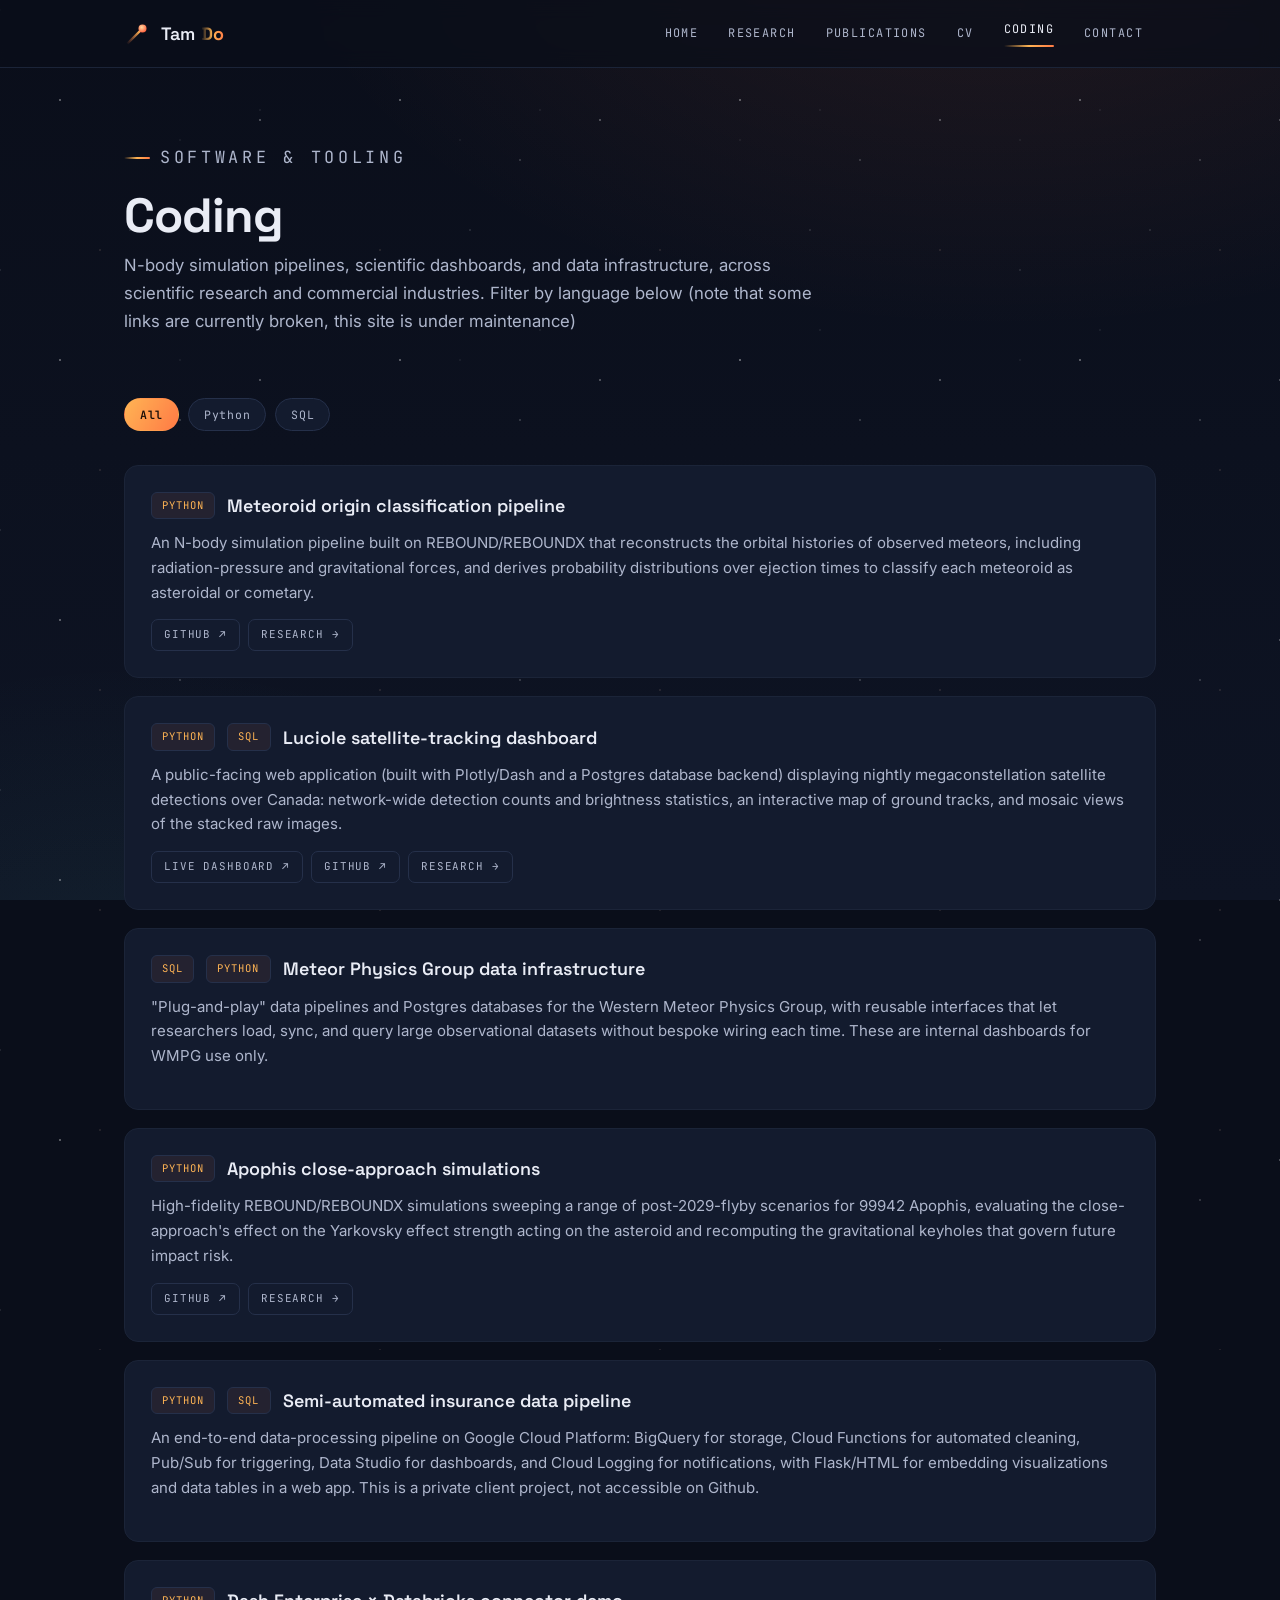
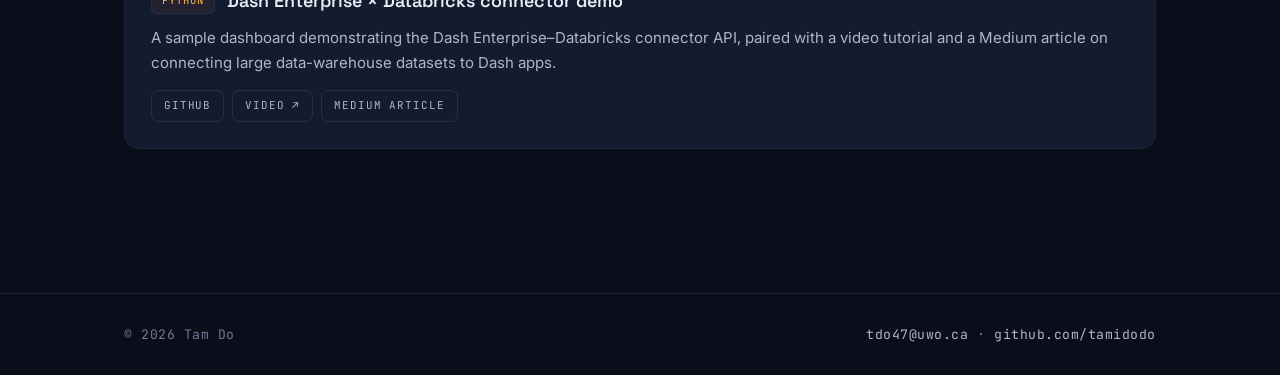
==== commit fb964e12: "minor edits" ====
--- a/coding.html
+++ b/coding.html
@@ -137,9 +137,9 @@
             not accessible on Github.</p>
         </article>
 
-        <article class="project" data-langs="javascript python sql">
+        <article class="project" data-langs="python sql">
           <div class="project__head">
-            <span class="lang-tag">JavaScript</span><span class="lang-tag">Python</span>
+            <span class="lang-tag">Python</span>
             <h3>Dash Enterprise × Databricks connector demo</h3>
           </div>
           <p>A sample dashboard demonstrating the Dash Enterprise–Databricks connector API, paired with a video tutorial
